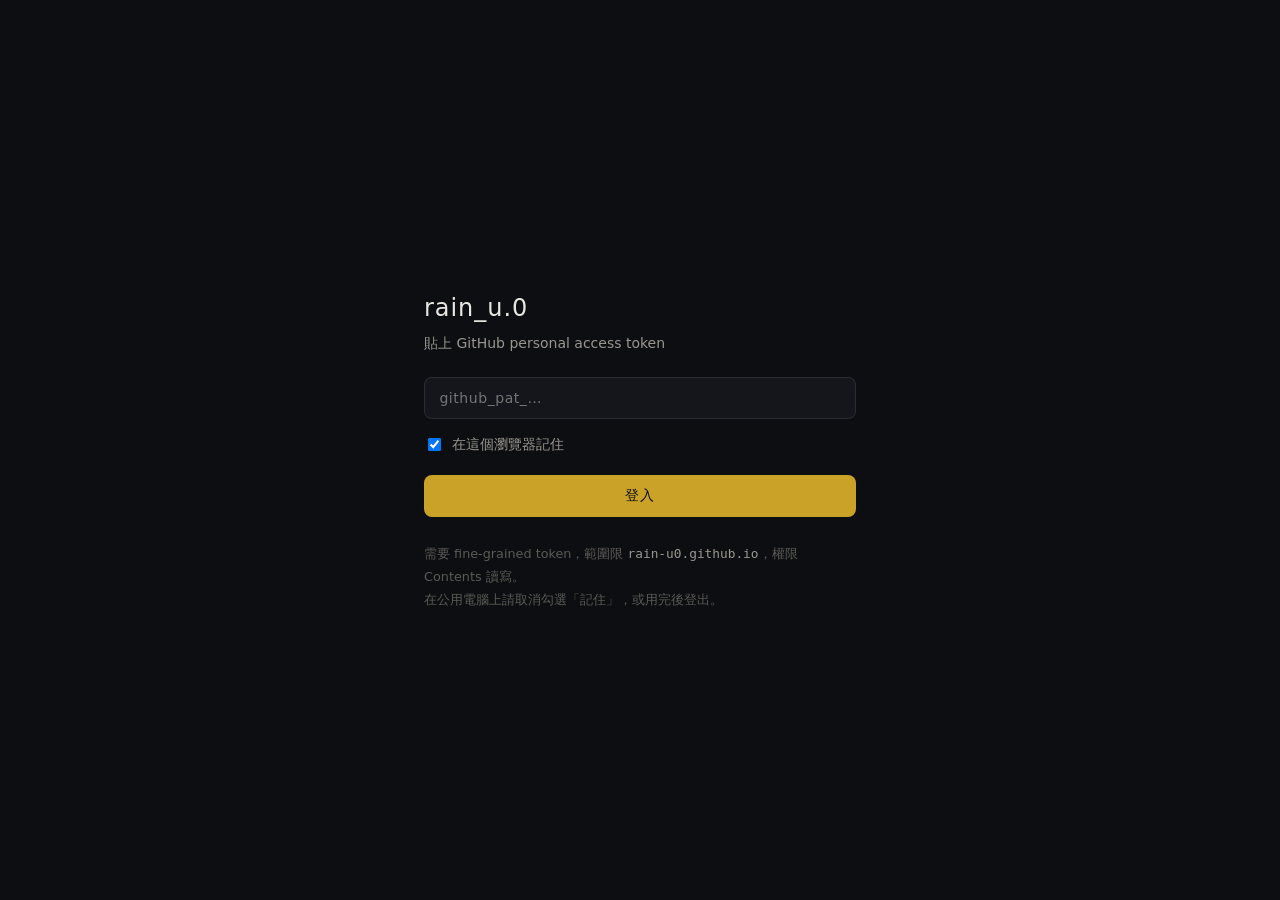
==== admin.html @ 10b72030 "Add a browser admin page for the gallery Adding a photo has meant a shell script, a hand-edited JS a" ====
<!DOCTYPE html>
<html lang="zh-Hant">
<!--
  ═══════════════════════════════════════════════════════════════
  rain_u.0 — admin

  Edits the repo through the GitHub API. Nothing secret lives in
  this file: it is a form, and a form is useless without the token
  the operator pastes at runtime. That token is held in this
  browser's localStorage and never committed.

  Deliberately not part of the public site's markup. template.html
  is the generator's input and produces the four language pages;
  this page stands alone, is not translated, and loads none of the
  site's own CSS or JS.
  ═══════════════════════════════════════════════════════════════
-->
<head>
  <meta charset="utf-8">
  <meta name="viewport" content="width=device-width, initial-scale=1">
  <meta name="robots" content="noindex, nofollow">
  <title>rain_u.0 — 管理</title>
  <link rel="stylesheet" href="css/admin.css">
</head>
<body>

  <!-- ── Sign in ─────────────────────────────────────────────
       Shown until a token proves itself against the API. -->
  <section class="gate" id="gate">
    <div class="gate__box">
      <h1>rain_u.0</h1>
      <p class="gate__hint">貼上 GitHub personal access token</p>

      <form id="gate-form" autocomplete="off">
        <input type="password" id="token" placeholder="github_pat_…"
               spellcheck="false" autocomplete="off" required>
        <label class="gate__remember">
          <input type="checkbox" id="remember" checked>
          <span>在這個瀏覽器記住</span>
        </label>
        <button type="submit" id="gate-go">登入</button>
      </form>

      <p class="gate__err" id="gate-err" hidden></p>

      <p class="gate__note">
        需要 fine-grained token，範圍限
        <code>rain-u0.github.io</code>，權限 Contents 讀寫。<br>
        在公用電腦上請取消勾選「記住」，或用完後登出。
      </p>
    </div>
  </section>

  <!-- ── Editor ──────────────────────────────────────────── -->
  <main class="app" id="app" hidden>
    <header class="bar">
      <div class="bar__left">
        <strong>rain_u.0</strong>
        <span class="bar__count" id="count">—</span>
      </div>
      <div class="bar__right">
        <span class="bar__state" id="state"></span>
        <button type="button" id="reload" class="btn btn--ghost">重新載入</button>
        <button type="button" id="save" class="btn btn--go" disabled>儲存</button>
        <button type="button" id="logout" class="btn btn--ghost">登出</button>
      </div>
    </header>

    <!-- Filled by js/admin.js: one section per category, rows inside -->
    <div class="groups" id="groups"></div>
  </main>

  <div class="toast" id="toast" hidden></div>

  <script src="js/admin.js"></script>
</body>
</html>
---- css/admin.css ----
/* ═══════════════════════════════════════════════════════════════
   rain_u.0 — admin stylesheet

   Standalone. It borrows the site's palette so the two do not feel
   like different products, but none of the site's layout: this is a
   dense editing surface, not a gallery, and the two have almost no
   shared components.
   ═══════════════════════════════════════════════════════════════ */

:root {
  --bg:        #0d0e12;
  --bg-raised: #14161c;
  --bg-row:    #171a21;
  --fg:        #e8e6e1;
  --fg-dim:    #9a978f;
  --fg-faint:  #5c5a55;
  --accent:    #c9a227;
  --line:      rgb(232 230 225 / 0.10);
  --danger:    #d4644f;
  --ok:        #6fae6f;
  --ease:      cubic-bezier(0.16, 0.84, 0.44, 1);
  --font: "Helvetica Neue", "PingFang TC", "Noto Sans TC", system-ui, sans-serif;
}

*, *::before, *::after { box-sizing: border-box; }

body {
  margin: 0;
  background: var(--bg);
  color: var(--fg);
  font-family: var(--font);
  font-size: 14px;
  line-height: 1.6;
  -webkit-font-smoothing: antialiased;
}

button, input, select { font-family: inherit; font-size: inherit; color: inherit; }

/* ── Sign in ──────────────────────────────────────────────── */
.gate {
  min-height: 100vh;
  display: flex;
  align-items: center;
  justify-content: center;
  padding: 1.5rem;
}

/* A class with `display` outranks the browser's own [hidden] rule, so
   setting .hidden on this element would otherwise leave it in place —
   covering the editor rather than revealing it. */
.gate[hidden] { display: none; }

.gate__box { width: 100%; max-width: 27rem; }
.gate__box h1 { font-size: 1.5rem; font-weight: 400; letter-spacing: 0.04em; margin: 0 0 0.3rem; }
.gate__hint { color: var(--fg-dim); margin: 0 0 1.4rem; }

#token {
  width: 100%;
  padding: 0.75rem 0.9rem;
  background: var(--bg-raised);
  border: 1px solid var(--line);
  border-radius: 0.5rem;
  letter-spacing: 0.04em;
}
#token:focus { outline: none; border-color: var(--accent); }

.gate__remember {
  display: flex;
  align-items: center;
  gap: 0.5rem;
  margin: 0.9rem 0 1.2rem;
  color: var(--fg-dim);
  cursor: pointer;
}

#gate-go {
  width: 100%;
  padding: 0.75rem;
  border: 0;
  border-radius: 0.5rem;
  background: var(--accent);
  color: #0d0e12;
  letter-spacing: 0.1em;
  cursor: pointer;
}
#gate-go:disabled { opacity: 0.5; cursor: default; }

.gate__err {
  margin: 1rem 0 0;
  padding: 0.7rem 0.9rem;
  border: 1px solid var(--danger);
  border-radius: 0.5rem;
  color: var(--danger);
}
.gate__err[hidden] { display: none; }

.gate__note { margin: 1.6rem 0 0; color: var(--fg-faint); font-size: 0.8rem; line-height: 1.8; }
.gate__note code { color: var(--fg-dim); }

/* ── Top bar ──────────────────────────────────────────────── */
.app[hidden] { display: none; }

.bar {
  position: sticky;
  top: 0;
  z-index: 10;
  display: flex;
  flex-wrap: wrap;
  gap: 0.8rem;
  align-items: center;
  justify-content: space-between;
  padding: 0.8rem clamp(0.8rem, 3vw, 1.6rem);
  background: rgb(13 14 18 / 0.92);
  backdrop-filter: blur(12px);
  border-bottom: 1px solid var(--line);
}

.bar__left { display: flex; align-items: baseline; gap: 0.7rem; }
.bar__count { color: var(--fg-dim); font-size: 0.85rem; }
.bar__right { display: flex; align-items: center; gap: 0.5rem; }
.bar__state { color: var(--fg-dim); font-size: 0.82rem; margin-right: 0.3rem; }
.bar__state.is-dirty { color: var(--accent); }

.btn {
  padding: 0.45rem 0.9rem;
  border-radius: 0.45rem;
  border: 1px solid var(--line);
  background: transparent;
  cursor: pointer;
  transition: border-color 0.25s var(--ease), background 0.25s var(--ease);
}
.btn:hover { border-color: var(--fg-faint); }
.btn--go { background: var(--accent); color: #0d0e12; border-color: var(--accent); }
.btn--go:disabled { opacity: 0.35; cursor: default; }
.btn--go:not(:disabled):hover { background: #d8b135; }

/* ── Category groups ──────────────────────────────────────── */
.groups { padding: clamp(0.8rem, 3vw, 1.6rem); max-width: 78rem; margin: 0 auto; }

.group { margin-bottom: 2rem; }

.group__head {
  display: flex;
  align-items: baseline;
  gap: 0.6rem;
  padding-bottom: 0.5rem;
  border-bottom: 1px solid var(--line);
  margin-bottom: 0.6rem;
}
.group__name { color: var(--accent); letter-spacing: 0.1em; }
.group__key  { color: var(--fg-faint); font-size: 0.78rem; }
.group__n    { color: var(--fg-dim); font-size: 0.8rem; margin-left: auto; }

/* ── One photo ────────────────────────────────────────────── */
.row {
  display: grid;
  grid-template-columns: auto 68px 1fr auto;
  gap: 0.9rem;
  align-items: start;
  padding: 0.7rem;
  margin-bottom: 0.4rem;
  background: var(--bg-row);
  border: 1px solid transparent;
  border-radius: 0.55rem;
}
.row.is-over  { border-color: var(--accent); }
.row.is-drag  { opacity: 0.4; }

.row__grip {
  cursor: grab;
  color: var(--fg-faint);
  padding: 0.3rem 0.2rem;
  line-height: 1;
  user-select: none;
}
.row__grip:active { cursor: grabbing; }

.row__thumb {
  width: 68px;
  aspect-ratio: 2 / 3;
  object-fit: cover;
  border-radius: 0.3rem;
  background: var(--bg-raised);
}

.row__body { min-width: 0; }
.row__file {
  color: var(--fg-faint);
  font-size: 0.75rem;
  letter-spacing: 0.03em;
  margin-bottom: 0.45rem;
  word-break: break-all;
}

.titles { display: grid; grid-template-columns: repeat(4, 1fr); gap: 0.4rem; }
@media (max-width: 900px) { .titles { grid-template-columns: repeat(2, 1fr); } }
@media (max-width: 560px) { .titles { grid-template-columns: 1fr; } }

.field { position: relative; }
.field input {
  width: 100%;
  padding: 0.42rem 0.55rem 0.42rem 2.1rem;
  background: var(--bg-raised);
  border: 1px solid var(--line);
  border-radius: 0.35rem;
}
.field input:focus { outline: none; border-color: var(--fg-faint); }
/* Empty is the error state: every language is required, and the row
   cannot be saved while one is blank. */
.field input.is-empty { border-color: var(--danger); }

.field__lang {
  position: absolute;
  left: 0.5rem;
  top: 50%;
  transform: translateY(-50%);
  font-size: 0.65rem;
  letter-spacing: 0.06em;
  color: var(--fg-faint);
  pointer-events: none;
}

.row__side { display: flex; flex-direction: column; gap: 0.4rem; align-items: stretch; }

.row__cat {
  padding: 0.42rem 0.5rem;
  background: var(--bg-raised);
  border: 1px solid var(--line);
  border-radius: 0.35rem;
  cursor: pointer;
}

/* ── Toast ────────────────────────────────────────────────── */
.toast {
  position: fixed;
  left: 50%;
  bottom: 1.6rem;
  transform: translate(-50%, 0.5rem);
  z-index: 50;
  max-width: min(40rem, 90vw);
  padding: 0.7rem 1.2rem;
  border: 1px solid var(--line);
  border-radius: 0.5rem;
  background: var(--bg-raised);
  box-shadow: 0 16px 40px rgb(0 0 0 / 0.5);
  opacity: 0;
  transition: opacity 0.3s var(--ease), transform 0.3s var(--ease);
}
.toast[hidden] { display: none; }
.toast.show { opacity: 1; transform: translate(-50%, 0); }
.toast.is-bad { border-color: var(--danger); color: var(--danger); }
.toast.is-ok  { border-color: var(--ok); }
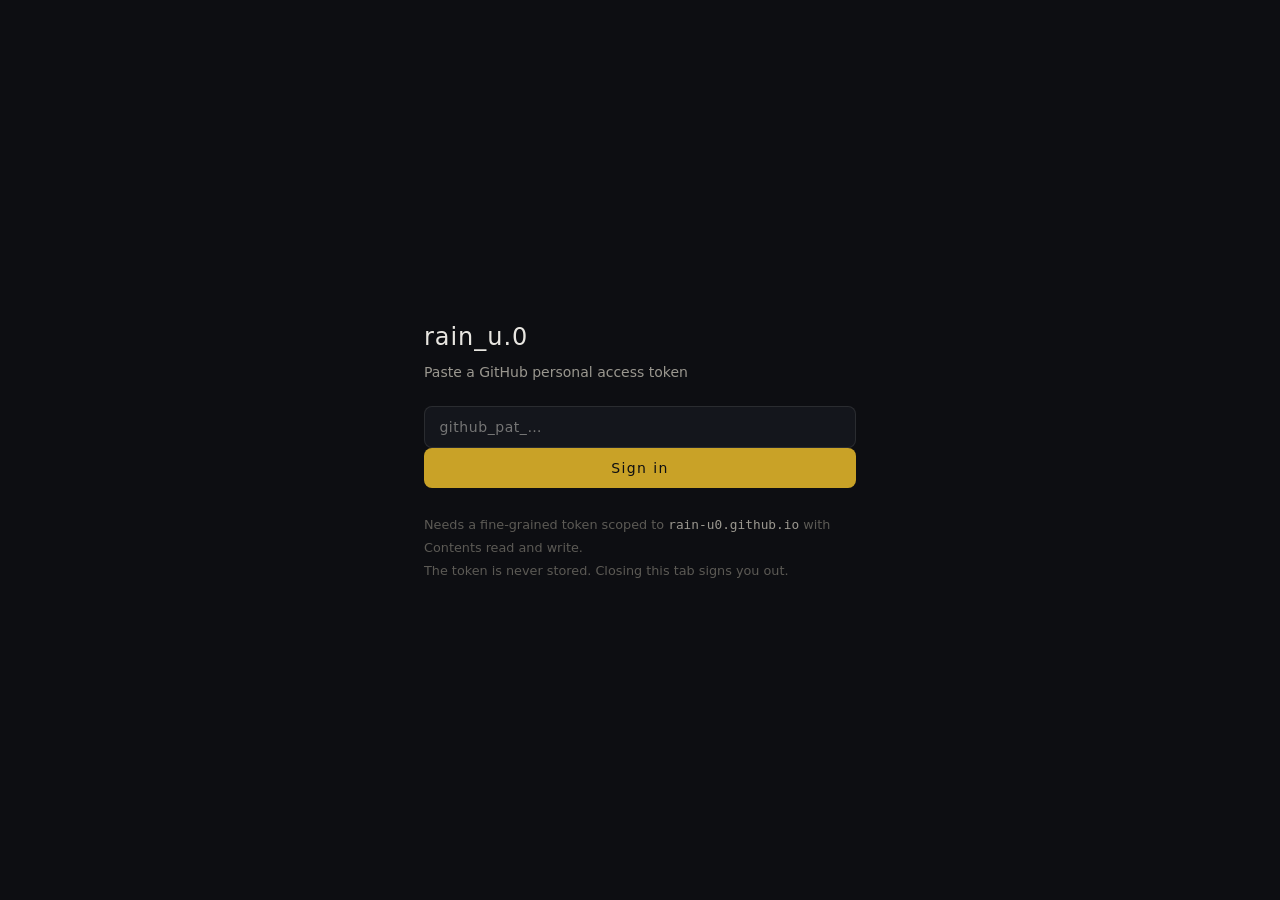
==== commit e164a17b: "Put the admin page in English and stop storing the token Two changes from using it.  The page was in" ====
--- a/admin.html
+++ b/admin.html
@@ -1,25 +1,27 @@
 <!DOCTYPE html>
-<html lang="zh-Hant">
+<html lang="en">
 <!--
   ═══════════════════════════════════════════════════════════════
   rain_u.0 — admin
 
   Edits the repo through the GitHub API. Nothing secret lives in
   this file: it is a form, and a form is useless without the token
-  the operator pastes at runtime. That token is held in this
-  browser's localStorage and never committed.
+  the operator pastes at runtime. That token is held in memory for
+  the life of the tab and is never stored — closing the tab is the
+  logout, which is one fewer thing to remember on a borrowed
+  machine.
 
-  Deliberately not part of the public site's markup. template.html
-  is the generator's input and produces the four language pages;
-  this page stands alone, is not translated, and loads none of the
-  site's own CSS or JS.
+  In English, alone among the pages here. The site itself ships in
+  four languages because it has readers; this has one operator, and
+  translating it four ways would be four times the strings to keep
+  in step for no one's benefit.
   ═══════════════════════════════════════════════════════════════
 -->
 <head>
   <meta charset="utf-8">
   <meta name="viewport" content="width=device-width, initial-scale=1">
   <meta name="robots" content="noindex, nofollow">
-  <title>rain_u.0 — 管理</title>
+  <title>rain_u.0 — Admin</title>
   <link rel="stylesheet" href="css/admin.css">
 </head>
 <body>
@@ -29,24 +31,20 @@
   <section class="gate" id="gate">
     <div class="gate__box">
       <h1>rain_u.0</h1>
-      <p class="gate__hint">貼上 GitHub personal access token</p>
+      <p class="gate__hint">Paste a GitHub personal access token</p>
 
       <form id="gate-form" autocomplete="off">
         <input type="password" id="token" placeholder="github_pat_…"
                spellcheck="false" autocomplete="off" required>
-        <label class="gate__remember">
-          <input type="checkbox" id="remember" checked>
-          <span>在這個瀏覽器記住</span>
-        </label>
-        <button type="submit" id="gate-go">登入</button>
+        <button type="submit" id="gate-go">Sign in</button>
       </form>
 
       <p class="gate__err" id="gate-err" hidden></p>
 
       <p class="gate__note">
-        需要 fine-grained token，範圍限
-        <code>rain-u0.github.io</code>，權限 Contents 讀寫。<br>
-        在公用電腦上請取消勾選「記住」，或用完後登出。
+        Needs a fine-grained token scoped to
+        <code>rain-u0.github.io</code> with Contents read and write.<br>
+        The token is never stored. Closing this tab signs you out.
       </p>
     </div>
   </section>
@@ -60,9 +58,9 @@
       </div>
       <div class="bar__right">
         <span class="bar__state" id="state"></span>
-        <button type="button" id="reload" class="btn btn--ghost">重新載入</button>
-        <button type="button" id="save" class="btn btn--go" disabled>儲存</button>
-        <button type="button" id="logout" class="btn btn--ghost">登出</button>
+        <button type="button" id="reload" class="btn btn--ghost">Reload</button>
+        <button type="button" id="save" class="btn btn--go" disabled>Save</button>
+        <button type="button" id="logout" class="btn btn--ghost">Sign out</button>
       </div>
     </header>
 
--- a/css/admin.css
+++ b/css/admin.css
@@ -64,15 +64,6 @@
 }
 #token:focus { outline: none; border-color: var(--accent); }
 
-.gate__remember {
-  display: flex;
-  align-items: center;
-  gap: 0.5rem;
-  margin: 0.9rem 0 1.2rem;
-  color: var(--fg-dim);
-  cursor: pointer;
-}
-
 #gate-go {
   width: 100%;
   padding: 0.75rem;
